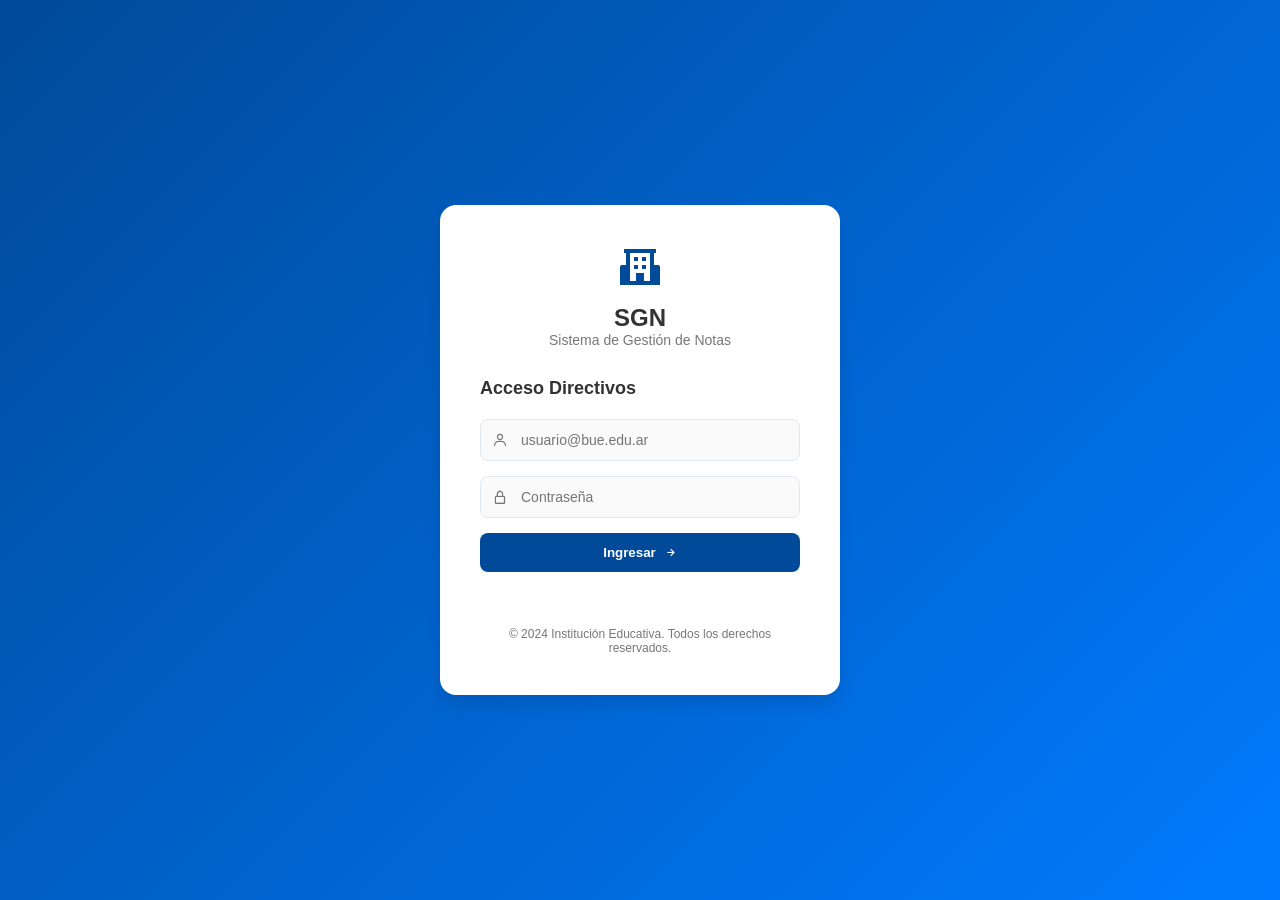
==== index.html @ 149932d1 "Add files via upload" ====
<!DOCTYPE html>
<html lang="es">
<head>
    <meta charset="UTF-8">
    <meta name="viewport" content="width=device-width, initial-scale=1.0"> <!-- para que se vea bien en celular -->
    <title>SGE - Sistema de Gestión de Notas | Panel Directivo</title>
    <link href='https://unpkg.com/boxicons@2.1.4/css/boxicons.min.css' rel='stylesheet'>
    <link rel="stylesheet" href="style.css">
</head>
<body>

    <div id="login-container" class="login-page">
        <div class="login-box">
            <div class="login-header">
                <i class='bx bxs-school logo-icon'></i>
                <h1>SGN</h1>
                <p>Sistema de Gestión de Notas</p>
            </div>
            <div class="login-body">
                <h2>Acceso Directivos</h2>
                <div class="input-group">
                    <i class='bx bx-user'></i>
                    <input type="email" id="email" placeholder="usuario@bue.edu.ar" required>
                </div>
                <div class="input-group">
                    <i class='bx bx-lock-alt' ></i>
                    <input type="password" id="password" placeholder="Contraseña" required>
                </div>
                <button class="btn-primary" onclick="login()">
                    Ingresar <i class='bx bx-right-arrow-alt'></i>
                </button>
                <p id="error-msg" class="error-text"></p>
            </div>
            <div class="login-footer">
                <p>© 2024 Institución Educativa. Todos los derechos reservados.</p>
            </div>
        </div>
    </div>

    <div id="main-dashboard" class="dashboard-layout" style="display:none;">
        
        <aside class="sidebar">
            <div class="sidebar-header">
                <i class='bx bxs-school'></i>
                <span>SGE Panel</span>
            </div>
            <nav class="sidebar-menu">
                <ul>
                    <li class="active"><a href="#"><i class='bx bxs-dashboard'></i> Inicio</a></li>
                    <li><a href="#"><i class='bx bxs-user-detail'></i> Alumnos</a></li>
                    <li><a href="#"><i class='bx bxs-book-content'></i> Reportes</a></li>
                    <li><a href="#"><i class='bx bxs-cog'></i> Configuración</a></li>
                </ul>
            </nav>
            <div class="sidebar-footer">
                <button class="btn-logout" onclick="logout()">
                    <i class='bx bx-log-out'></i> Cerrar Sesión
                </button>
            </div>
        </aside>

        <main class="main-content">
            <header class="content-header">
                <div class="header-title">
                    <p>Bienvenido,</p>
                    <h1>Director/a</h1>
                </div>
                <div class="header-actions">
                    <span class="date">Octubre 26, 2026</span> // ACTUALIZAR A DATE TIME
                    <div class="profile-pic">D</div>
                </div>
            </header>

            <section class="search-section">
                <div class="search-bar-container">
                    <i class='bx bx-search search-icon'></i>
                    <input type="text" id="search-dni" placeholder="Ingrese DNI del alumno para buscar..." onkeyup="buscarAlumnoDinamico()">
                </div>
                
                <div id="search-results-container" class="results-hidden">
                    </div>
            </section>

            <section id="student-detail-section" class="student-detail-container" style="display: none;">
                </section>

            <section id="dashboard-summary" class="summary-section">
                <h2>Resumen Institucional</h2>
                <div class="stats-grid">
                    <div class="stat-card">
                        <i class='bx bxs-user-check active-icon'></i>
                        <div class="stat-info">
                            <h3>1,250</h3>
                            <p>Alumnos Activos</p>
                        </div>
                    </div>
                    <div class="stat-card">
                        <i class='bx bxs-error-circle warning-icon'></i>
                        <div class="stat-info">
                            <h3>45 hay que hacer sum</h3>
                            <p>Con Materias Adeudadas</p>
                        </div>
                    </div>
                    <div class="stat-card">
                        <i class='bx bxs-file-pdf pdf-icon'></i>
                        <div class="stat-info">
                            <h3>Boletines</h3>
                            <p>Ciclo Lectivo 2026</p>
                        </div>
                    </div>
                </div>
            </section>

        </main>
    </div>

    <script src="main.js"></script>
</body>
</html>
---- style.css ----
/* =========================================
   VARIABLES Y RESET
   ========================================= */
:root {
    --primary-color: #004a99; /* Azul Institucional */
    --primary-light: #e6f0ff;
    --secondary-color: #007bff;
    --bg-color: #f4f7fa;
    --sidebar-bg: #ffffff;
    --text-main: #333333;
    --text-muted: #777777;
    --white: #ffffff;
    --border-color: #e1e8ed;
    --success: #28a745;
    --warning: #ffc107;
    --danger: #dc3545;
    
    --shadow-sm: 0 2px 4px rgba(0,0,0,0.05);
    --shadow-md: 0 4px 6px rgba(0,0,0,0.1);
    --shadow-lg: 0 10px 15px rgba(0,0,0,0.1);
    
    --transition: all 0.3s ease;
}

* {
    margin: 0;
    padding: 0;
    box-sizing: border-box;
    font-family: 'Segoe UI', Tahoma, Geneva, Verdana, sans-serif;
}

body {
    background-color: var(--bg-color);
    color: var(--text-main);
    overflow-x: hidden;
}

/* =========================================
   COMPONENTES GENÉRICOS
   ========================================= */
.btn-primary {
    background-color: var(--primary-color);
    color: var(--white);
    border: none;
    padding: 12px 20px;
    border-radius: 8px;
    font-weight: 600;
    cursor: pointer;
    display: flex;
    align-items: center;
    justify-content: center;
    gap: 8px;
    transition: var(--transition);
    width: 100%;
}

.btn-primary:hover {
    background-color: var(--secondary-color);
    transform: translateY(-1px);
}

/* Botones de acción rápidos (ej. Ver Boletín) */
.action-btn {
    padding: 6px 12px;
    border-radius: 4px;
    font-size: 13px;
    cursor: pointer;
    text-decoration: none;
    display: inline-flex;
    align-items: center;
    gap: 4px;
}

.btn-pdf {
    background-color: #fdf0f0;
    color: var(--danger);
    border: 1px solid #f9d6d6;
}
.btn-pdf:hover { background-color: #f9e4e4; }

/* Badges de estado */
.badge {
    padding: 4px 8px;
    border-radius: 12px;
    font-size: 11px;
    font-weight: bold;
    text-transform: uppercase;
}

.badge-success { background-color: #d4edda; color: #155724; }
.badge-warning { background-color: #fff3cd; color: #856404; }
.badge-danger { background-color: #f8d7da; color: #721c24; }

/* =========================================
   PANTALLA DE LOGIN
   ========================================= */
.login-page {
    display: flex;
    justify-content: center;
    align-items: center;
    min-height: 100vh;
    background: linear-gradient(135deg, var(--primary-color) 0%, var(--secondary-color) 100%);
    padding: 20px;
}

.login-box {
    background-color: var(--white);
    padding: 40px;
    border-radius: 16px;
    box-shadow: var(--shadow-lg);
    width: 100%;
    max-width: 400px;
    text-align: center;
}

.login-header .logo-icon {
    font-size: 48px;
    color: var(--primary-color);
}

.login-header h1 {
    font-size: 24px;
    margin-top: 10px;
}

.login-header p {
    color: var(--text-muted);
    font-size: 14px;
    margin-bottom: 30px;
}

.login-body h2 {
    font-size: 18px;
    margin-bottom: 20px;
    text-align: left;
}

.input-group {
    position: relative;
    margin-bottom: 15px;
}

.input-group i {
    position: absolute;
    left: 12px;
    top: 50%;
    transform: translateY(-50%);
    color: var(--text-muted);
}

.input-group input {
    width: 100%;
    padding: 12px 12px 12px 40px;
    border: 1px solid var(--border-color);
    border-radius: 8px;
    font-size: 14px;
    background-color: #fafafa;
}

.input-group input:focus {
    outline: none;
    border-color: var(--secondary-color);
    background-color: var(--white);
}

.error-text {
    color: var(--danger);
    font-size: 13px;
    margin-top: 10px;
    min-height: 1.2em;
}

.login-footer {
    margin-top: 30px;
    font-size: 12px;
    color: var(--text-muted);
}

/* =========================================
   ESTRUCTURA DEL DASHBOARD
   ========================================= */
.dashboard-layout {
    display: flex;
    min-height: 100vh;
}

/* SIDEBAR */
.sidebar {
    width: 260px;
    background-color: var(--sidebar-bg);
    border-right: 1px solid var(--border-color);
    display: flex;
    flex-direction: column;
    padding: 20px;
    position: fixed;
    height: 100vh;
}

.sidebar-header {
    display: flex;
    align-items: center;
    gap: 10px;
    font-size: 20px;
    font-weight: bold;
    color: var(--primary-color);
    margin-bottom: 40px;
}

.sidebar-menu ul {
    list-style: none;
}

.sidebar-menu li a {
    display: flex;
    align-items: center;
    gap: 12px;
    padding: 12px;
    text-decoration: none;
    color: var(--text-main);
    border-radius: 8px;
    transition: var(--transition);
}

.sidebar-menu li.active a,
.sidebar-menu li a:hover {
    background-color: var(--primary-light);
    color: var(--primary-color);
    font-weight: 600;
}

.sidebar-footer {
    margin-top: auto;
}

.btn-logout {
    width: 100%;
    padding: 10px;
    background-color: #fff0f0;
    color: var(--danger);
    border: 1px solid #f9d6d6;
    border-radius: 8px;
    cursor: pointer;
}

/* CONTENIDO PRINCIPAL */
.main-content {
    flex: 1;
    margin-left: 260px; /* Espacio para el sidebar fijo */
    padding: 30px;
}

.content-header {
    display: flex;
    justify-content: space-between;
    align-items: center;
    margin-bottom: 30px;
}

.header-title h1 { font-size: 24px; }
.header-title p { color: var(--text-muted); font-size: 14px; }

.header-actions {
    display: flex;
    align-items: center;
    gap: 15px;
}

.profile-pic {
    width: 40px;
    height: 40px;
    background-color: var(--secondary-color);
    color: white;
    border-radius: 50%;
    display: flex;
    justify-content: center;
    align-items: center;
    font-weight: bold;
}

/* =========================================
   BUSCADOR DINÁMICO
   ========================================= */
.search-section {
    margin-bottom: 30px;
    position: relative;
}

.search-bar-container {
    position: relative;
    box-shadow: var(--shadow-md);
    border-radius: 12px;
}

.search-icon {
    position: absolute;
    left: 20px;
    top: 50%;
    transform: translateY(-50%);
    font-size: 20px;
    color: var(--text-muted);
}

#search-dni {
    width: 100%;
    padding: 18px 18px 18px 55px;
    border: none;
    border-radius: 12px;
    font-size: 16px;
    background-color: var(--white);
}

#search-dni:focus {
    outline: none;
    box-shadow: 0 0 0 3px rgba(0, 123, 255, 0.2);
}

/* Contenedor de resultados dinámicos */
#search-results-container {
    background-color: var(--white);
    position: absolute;
    width: 100%;
    z-index: 10;
    border-radius: 12px;
    margin-top: 5px;
    box-shadow: var(--shadow-lg);
    max-height: 300px;
    overflow-y: auto;
    transition: var(--transition);
}

.results-hidden {
    opacity: 0;
    visibility: hidden;
    transform: translateY(-10px);
}

.results-show {
    opacity: 1;
    visibility: visible;
    transform: translateY(0);
}

/* Tarjeta individual de alumno en resultados */
.student-result-card {
    display: flex;
    justify-content: space-between;
    align-items: center;
    padding: 15px 20px;
    border-bottom: 1px solid var(--border-color);
    cursor: pointer;
    transition: var(--transition);
}

.student-result-card:last-child { border-bottom: none; }
.student-result-card:hover { background-color: var(--bg-color); }

.student-info-mini h4 { margin-bottom: 2px; }
.student-info-mini p { color: var(--text-muted); font-size: 13px; }

/* =========================================
   DETALLE DEL ALUMNO (Tarjetas Modernas)
   ========================================= */
.student-detail-container {
    animation: slideIn 0.4s ease;
}

@keyframes slideIn {
    from { opacity: 0; transform: translateY(20px); }
    to { opacity: 1; transform: translateY(0); }
}

.detail-header {
    background-color: var(--white);
    padding: 20px;
    border-radius: 12px;
    box-shadow: var(--shadow-sm);
    display: flex;
    justify-content: space-between;
    align-items: center;
    margin-bottom: 20px;
}

.detail-grids {
    display: grid;
    grid-template-columns: 2fr 1fr;
    gap: 20px;
}

.info-card {
    background-color: var(--white);
    padding: 20px;
    border-radius: 12px;
    box-shadow: var(--shadow-sm);
}

.info-card h3 {
    margin-bottom: 15px;
    font-size: 16px;
    border-bottom: 2px solid var(--primary-light);
    padding-bottom: 8px;
}

/* Tabla de Notas */
.notes-table {
    width: 100%;
    border-collapse: collapse;
    font-size: 14px;
}

.notes-table th {
    text-align: left;
    color: var(--text-muted);
    padding-bottom: 10px;
}

.notes-table td {
    padding: 10px 0;
    border-bottom: 1px solid var(--border-color);
}

.grade-circle {
    display: inline-flex;
    justify-content: center;
    align-items: center;
    width: 30px;
    height: 30px;
    border-radius: 50%;
    font-weight: bold;
}

.grade-high { background-color: #e6f9ec; color: var(--success); }
.grade-mid { background-color: #fff9e6; color: var(--warning); }
.grade-low { background-color: #fdf0f0; color: var(--danger); }

/* Lista de Materias Adeudadas */
.debt-list ul {
    list-style: none;
}

.debt-list li {
    display: flex;
    align-items: center;
    gap: 10px;
    padding: 8px 0;
    color: var(--danger);
    font-size: 14px;
}

/* =========================================
   VISTA RESUMEN (Stats)
   ========================================= */
.summary-section h2 { font-size: 18px; margin-bottom: 15px; }

.stats-grid {
    display: grid;
    grid-template-columns: repeat(auto-fit, minmax(200px, 1fr));
    gap: 20px;
}

.stat-card {
    background-color: var(--white);
    padding: 20px;
    border-radius: 12px;
    box-shadow: var(--shadow-sm);
    display: flex;
    align-items: center;
    gap: 15px;
}

.stat-card i {
    font-size: 32px;
    padding: 10px;
    border-radius: 12px;
}

.active-icon { background-color: #e6f9ec; color: var(--success); }
.warning-icon { background-color: #fff9e6; color: var(--warning); }
.pdf-icon { background-color: #fdf0f0; color: var(--danger); }

.stat-info h3 { font-size: 22px; }
.stat-info p { color: var(--text-muted); font-size: 13px; }
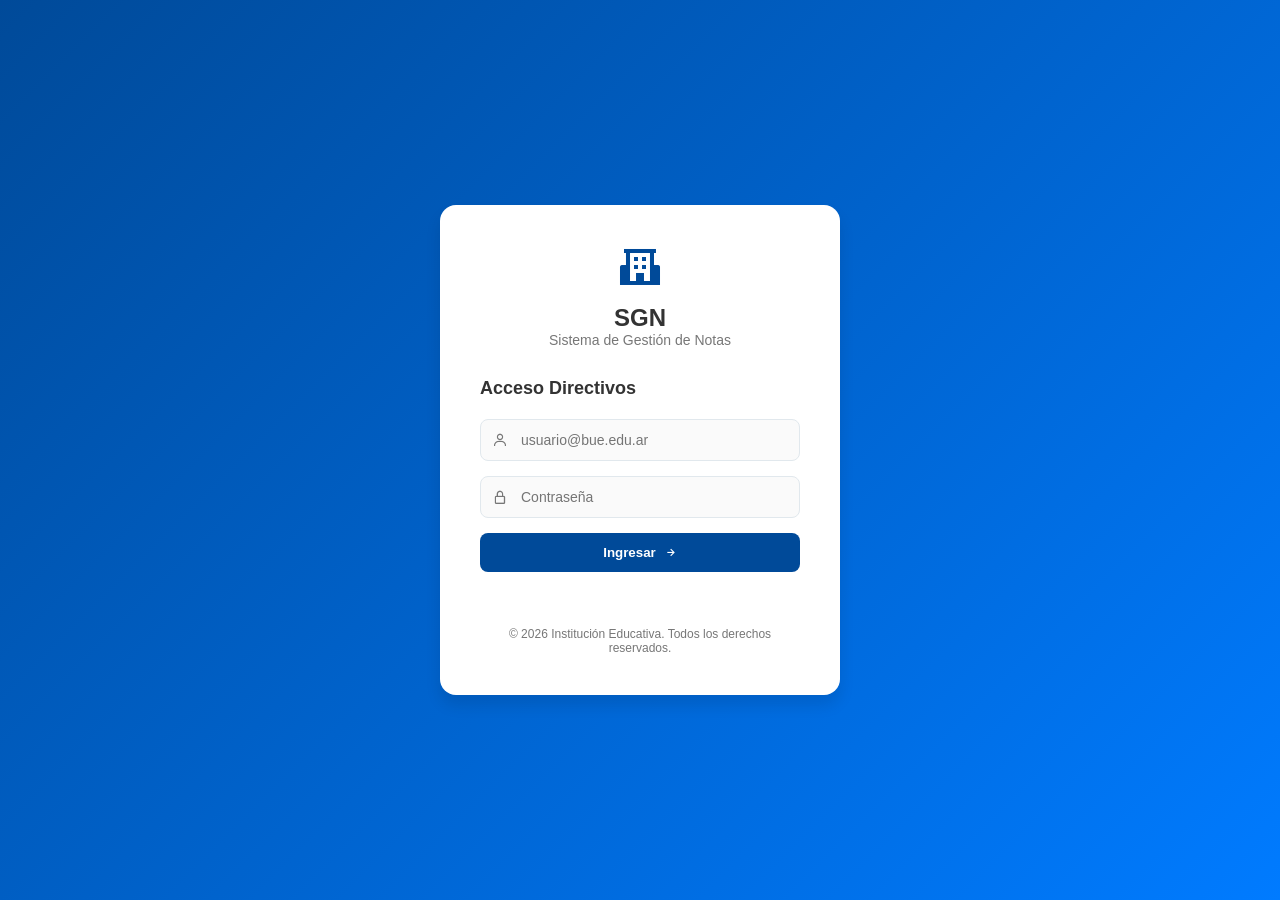
==== commit caac2c59: "Update index.html" ====
--- a/index.html
+++ b/index.html
@@ -32,7 +32,7 @@
                 <p id="error-msg" class="error-text"></p>
             </div>
             <div class="login-footer">
-                <p>© 2024 Institución Educativa. Todos los derechos reservados.</p>
+                <p>© 2026 Institución Educativa. Todos los derechos reservados.</p>
             </div>
         </div>
     </div>
@@ -116,4 +116,4 @@
 
     <script src="main.js"></script>
 </body>
-</html>+</html>
